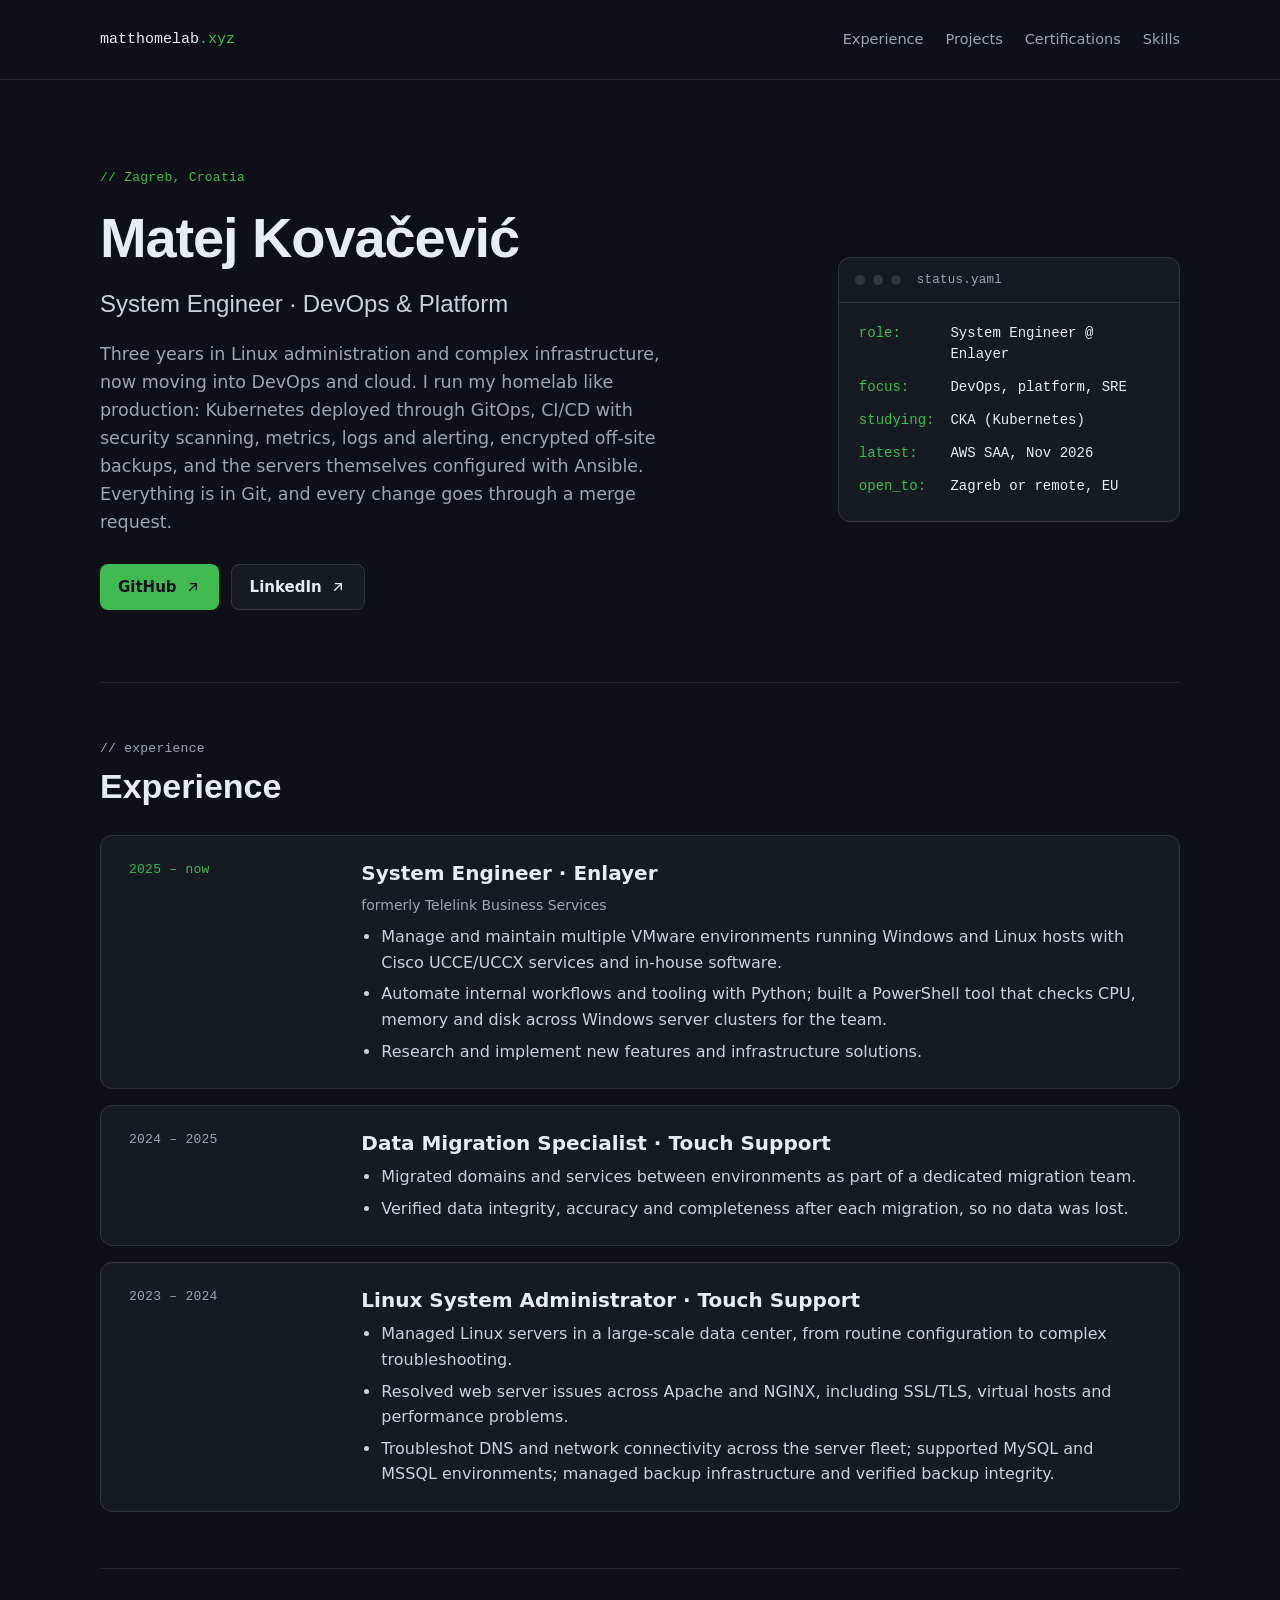
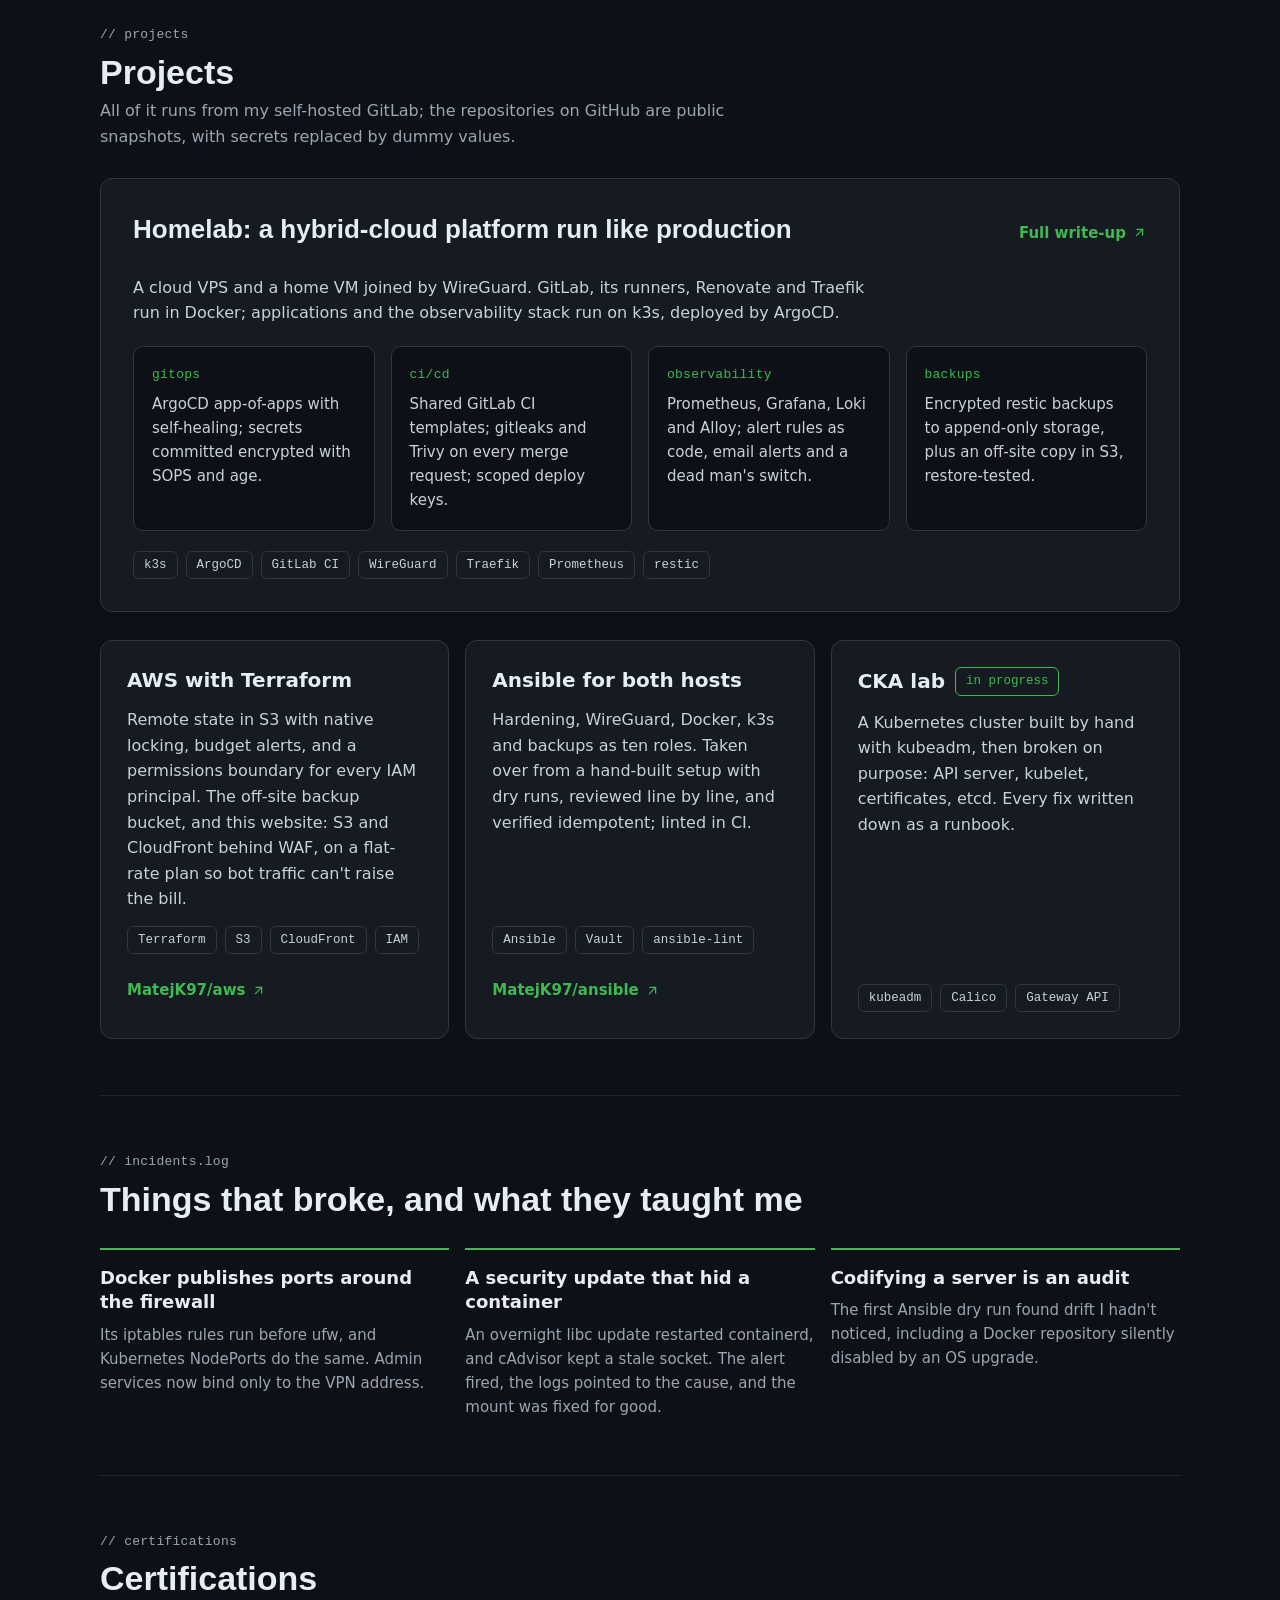
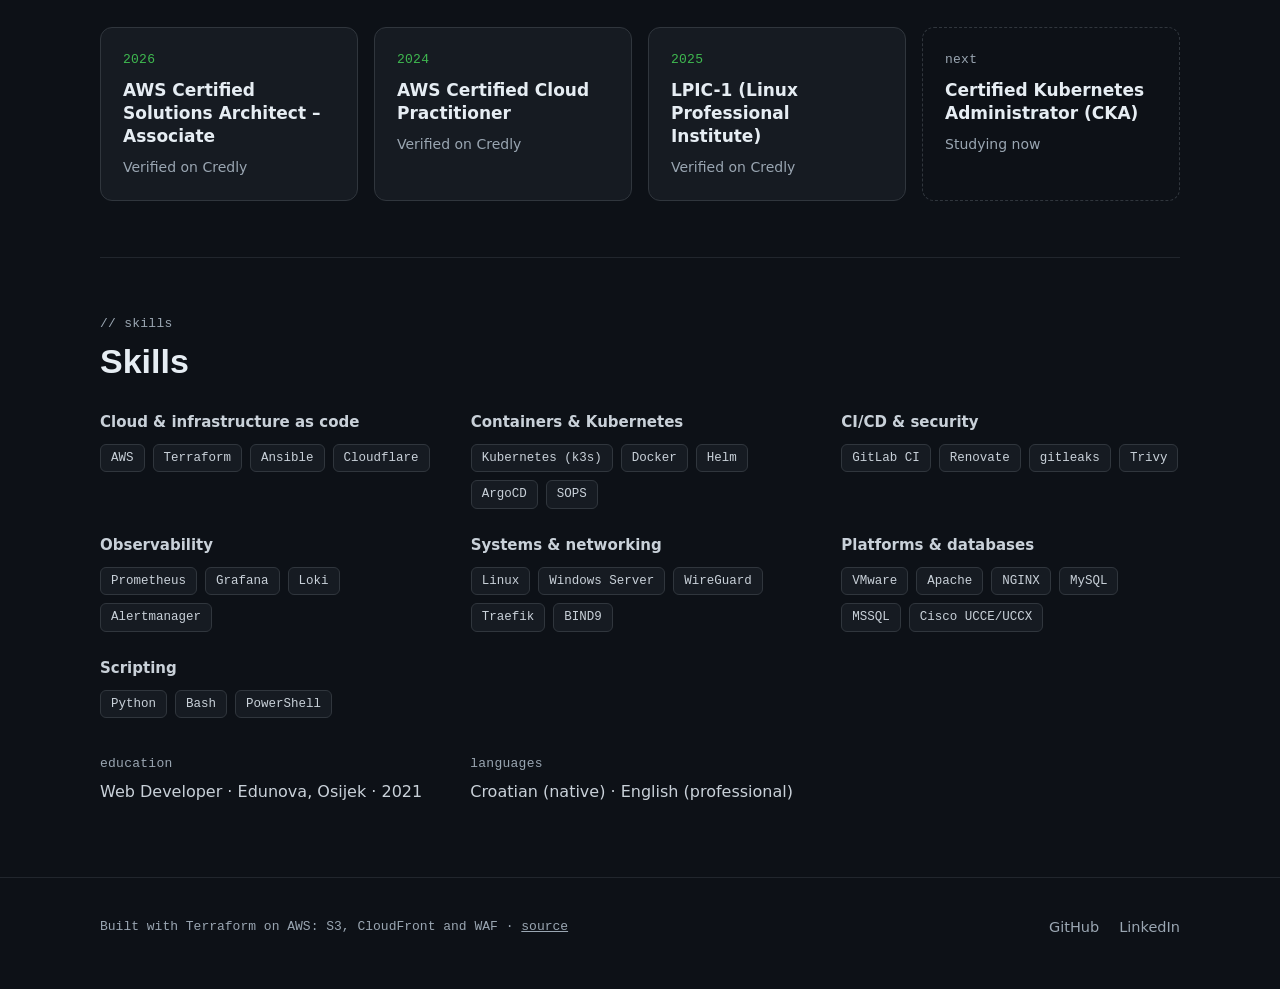
==== site/index.html @ 1526aff8 "Website stack, site and CI" ====
<!doctype html>
<html lang="en">
<head>
<meta charset="utf-8">
<meta name="viewport" content="width=device-width, initial-scale=1">
<title>Matej Kovačević · System Engineer, DevOps and Platform</title>
<meta name="description" content="System Engineer moving into DevOps and cloud: a homelab run like production with Kubernetes, GitOps, CI/CD and Terraform on AWS.">
<meta http-equiv="Content-Security-Policy" content="default-src 'self'; style-src 'self' 'unsafe-inline'; img-src 'self' data:; font-src 'self'; script-src 'self'; connect-src 'self'; base-uri 'none'; form-action 'none'">
<link rel="canonical" href="https://matthomelab.xyz/">
<meta property="og:type" content="website">
<meta property="og:title" content="Matej Kovačević · System Engineer, DevOps and Platform">
<meta property="og:description" content="System Engineer moving into DevOps and cloud: a homelab run like production with Kubernetes, GitOps, CI/CD and Terraform on AWS.">
<meta property="og:url" content="https://matthomelab.xyz/">
<meta name="theme-color" content="#0d1117">
<link rel="icon" href="/favicon.svg" type="image/svg+xml">
<link rel="preload" href="/fonts/space-grotesk-latin-700-normal.woff2" as="font" type="font/woff2" crossorigin>
<link rel="stylesheet" href="/fonts.css">
<style>
body{margin:0;background:#0d1117}
a{color:#e6edf3;text-decoration:none}
a:hover{color:#ffffff}
.tag{display:inline-block;font-family:'JetBrains Mono',ui-monospace,monospace;font-size:12.5px;line-height:1;padding:7px 10px;border:1px solid #30363d;border-radius:6px;color:#c9d1d9;background:#161b22}
.label{font-family:'JetBrains Mono',ui-monospace,monospace;font-size:13px;letter-spacing:0.02em;color:#9aa6b2;margin:0}
h1#hero-name{overflow-wrap:anywhere}
@media (max-width:600px){h1#hero-name{font-size:40px!important}section[aria-labelledby=hero-name]{padding:48px 0 56px!important}}
:focus-visible{outline:2px solid #3fb950;outline-offset:3px}
@media (prefers-reduced-motion:reduce){*{scroll-behavior:auto!important}}
html{scroll-behavior:smooth}
</style>
</head>
<body>
<div style="background: #0d1117; color: #e6edf3; font-family: Inter, system-ui, sans-serif; font-size: 16px; line-height: 1.6; min-height: 100vh">

<!-- Top bar -->
<header style="border-bottom: 1px solid #21262d">
<nav aria-label="Main" style="max-width: 1080px; margin: 0 auto; padding: 18px 24px; display: flex; flex-wrap: wrap; align-items: center; justify-content: space-between; gap: 12px">
<a href="#top" style="font-family: 'JetBrains Mono', ui-monospace, monospace; font-size: 15px; font-weight: 500; color: #e6edf3">matthomelab<span style="color: #3fb950">.xyz</span></a>
<div style="display: flex; flex-wrap: wrap; gap: 4px 22px; font-size: 14.5px">
<a href="#experience" style="color: #9aa6b2; padding: 10px 0">Experience</a>
<a href="#projects" style="color: #9aa6b2; padding: 10px 0">Projects</a>
<a href="#certifications" style="color: #9aa6b2; padding: 10px 0">Certifications</a>
<a href="#skills" style="color: #9aa6b2; padding: 10px 0">Skills</a>
</div>
</nav>
</header>

<main id="top" style="max-width: 1080px; margin: 0 auto; padding: 0 24px">

<!-- Hero -->
<section aria-labelledby="hero-name" style="padding: 88px 0 72px; display: flex; flex-wrap: wrap; gap: 48px; align-items: center">
<div style="flex: 999 1 520px; min-width: 0; display: flex; flex-direction: column; gap: 20px">
<p class="label" style="color: #3fb950">// Zagreb, Croatia</p>
<h1 id="hero-name" style="margin: 0; font-family: 'Space Grotesk', Inter, sans-serif; font-size: 56px; line-height: 1.05; font-weight: 700; letter-spacing: -0.02em">Matej Kovačević</h1>
<p style="margin: 0; font-family: 'Space Grotesk', Inter, sans-serif; font-size: 24px; line-height: 1.35; font-weight: 500; color: #c9d1d9">System Engineer · DevOps &amp; Platform</p>
<p style="margin: 0; max-width: 560px; font-size: 17.5px; color: #9aa6b2">Three years in Linux administration and complex infrastructure, now moving into DevOps and cloud. I run my homelab like production: Kubernetes deployed through GitOps, CI/CD with security scanning, metrics, logs and alerting, encrypted off-site backups, and the servers themselves configured with Ansible. Everything is in Git, and every change goes through a merge request.</p>
<div style="display: flex; flex-wrap: wrap; gap: 12px; margin-top: 8px">
<a href="https://github.com/MatejK97" style="display: inline-flex; align-items: center; gap: 8px; min-height: 44px; padding: 0 18px; border-radius: 8px; background: #3fb950; color: #0d1117; font-weight: 600; font-size: 15px">GitHub
<svg aria-hidden="true" width="16" height="16" viewBox="0 0 24 24" fill="none" stroke="currentColor" stroke-width="2" stroke-linecap="round" stroke-linejoin="round"><path d="M7 17L17 7"></path><path d="M8 7h9v9"></path></svg></a>
<a href="https://www.linkedin.com/in/matej-kovacevic-dev/" style="display: inline-flex; align-items: center; gap: 8px; min-height: 44px; padding: 0 18px; border-radius: 8px; border: 1px solid #30363d; background: #161b22; color: #e6edf3; font-weight: 600; font-size: 15px">LinkedIn
<svg aria-hidden="true" width="16" height="16" viewBox="0 0 24 24" fill="none" stroke="currentColor" stroke-width="2" stroke-linecap="round" stroke-linejoin="round"><path d="M7 17L17 7"></path><path d="M8 7h9v9"></path></svg></a>
</div>
</div>

<!-- Status card -->
<div style="flex: 1 1 340px; min-width: 0; border: 1px solid #30363d; border-radius: 12px; background: #161b22; overflow: hidden">
<div style="display: flex; align-items: center; gap: 8px; padding: 12px 16px; border-bottom: 1px solid #30363d">
<span aria-hidden="true" style="width: 10px; height: 10px; border-radius: 50%; background: #30363d"></span>
<span aria-hidden="true" style="width: 10px; height: 10px; border-radius: 50%; background: #30363d"></span>
<span aria-hidden="true" style="width: 10px; height: 10px; border-radius: 50%; background: #30363d"></span>
<span class="label" style="margin-left: 8px; font-size: 12.5px">status.yaml</span>
</div>
<dl style="margin: 0; padding: 20px 20px 24px; font-family: 'JetBrains Mono', ui-monospace, monospace; font-size: 14px; line-height: 1.5; display: grid; grid-template-columns: max-content minmax(0, 1fr); gap: 12px 16px">
<dt style="color: #3fb950">role:</dt><dd style="margin: 0; color: #e6edf3">System Engineer @ Enlayer</dd>
<dt style="color: #3fb950">focus:</dt><dd style="margin: 0; color: #e6edf3">DevOps, platform, SRE</dd>
<dt style="color: #3fb950">studying:</dt><dd style="margin: 0; color: #e6edf3">CKA (Kubernetes)</dd>
<dt style="color: #3fb950">latest:</dt><dd style="margin: 0; color: #e6edf3">AWS SAA, Nov 2026</dd>
<dt style="color: #3fb950">open_to:</dt><dd style="margin: 0; color: #e6edf3">Zagreb or remote, EU</dd>
</dl>
</div>
</section>

<!-- Experience -->
<section id="experience" aria-labelledby="exp-h" style="padding: 56px 0; border-top: 1px solid #21262d; display: flex; flex-direction: column; gap: 28px">
<div style="display: flex; flex-direction: column; gap: 6px">
<p class="label">// experience</p>
<h2 id="exp-h" style="margin: 0; font-family: 'Space Grotesk', Inter, sans-serif; font-size: 34px; line-height: 1.2; font-weight: 600">Experience</h2>
</div>
<div style="display: flex; flex-direction: column; gap: 16px">
<article style="border: 1px solid #30363d; border-radius: 12px; background: #161b22; padding: 24px 28px; display: flex; flex-wrap: wrap; gap: 8px 32px">
<div style="flex: 1 1 200px; min-width: 0">
<p class="label" style="color: #3fb950">2025 – now</p>
</div>
<div style="flex: 999 1 480px; min-width: 0; display: flex; flex-direction: column; gap: 8px">
<h3 style="margin: 0; font-size: 20px; line-height: 1.3; font-weight: 600">System Engineer · Enlayer</h3>
<p style="margin: 0; font-size: 14px; color: #9aa6b2">formerly Telelink Business Services</p>
<ul style="margin: 0; padding-left: 20px; color: #c9d1d9; display: flex; flex-direction: column; gap: 6px">
<li>Manage and maintain multiple VMware environments running Windows and Linux hosts with Cisco UCCE/UCCX services and in-house software.</li>
<li>Automate internal workflows and tooling with Python; built a PowerShell tool that checks CPU, memory and disk across Windows server clusters for the team.</li>
<li>Research and implement new features and infrastructure solutions.</li>
</ul>
</div>
</article>
<article style="border: 1px solid #30363d; border-radius: 12px; background: #161b22; padding: 24px 28px; display: flex; flex-wrap: wrap; gap: 8px 32px">
<div style="flex: 1 1 200px; min-width: 0">
<p class="label">2024 – 2025</p>
</div>
<div style="flex: 999 1 480px; min-width: 0; display: flex; flex-direction: column; gap: 8px">
<h3 style="margin: 0; font-size: 20px; line-height: 1.3; font-weight: 600">Data Migration Specialist · Touch Support</h3>
<ul style="margin: 0; padding-left: 20px; color: #c9d1d9; display: flex; flex-direction: column; gap: 6px">
<li>Migrated domains and services between environments as part of a dedicated migration team.</li>
<li>Verified data integrity, accuracy and completeness after each migration, so no data was lost.</li>
</ul>
</div>
</article>
<article style="border: 1px solid #30363d; border-radius: 12px; background: #161b22; padding: 24px 28px; display: flex; flex-wrap: wrap; gap: 8px 32px">
<div style="flex: 1 1 200px; min-width: 0">
<p class="label">2023 – 2024</p>
</div>
<div style="flex: 999 1 480px; min-width: 0; display: flex; flex-direction: column; gap: 8px">
<h3 style="margin: 0; font-size: 20px; line-height: 1.3; font-weight: 600">Linux System Administrator · Touch Support</h3>
<ul style="margin: 0; padding-left: 20px; color: #c9d1d9; display: flex; flex-direction: column; gap: 6px">
<li>Managed Linux servers in a large-scale data center, from routine configuration to complex troubleshooting.</li>
<li>Resolved web server issues across Apache and NGINX, including SSL/TLS, virtual hosts and performance problems.</li>
<li>Troubleshot DNS and network connectivity across the server fleet; supported MySQL and MSSQL environments; managed backup infrastructure and verified backup integrity.</li>
</ul>
</div>
</article>
</div>
</section>

<!-- Projects -->
<section id="projects" aria-labelledby="proj-h" style="padding: 56px 0; border-top: 1px solid #21262d; display: flex; flex-direction: column; gap: 28px">
<div style="display: flex; flex-direction: column; gap: 6px">
<p class="label">// projects</p>
<h2 id="proj-h" style="margin: 0; font-family: 'Space Grotesk', Inter, sans-serif; font-size: 34px; line-height: 1.2; font-weight: 600">Projects</h2>
<p style="margin: 0; max-width: 640px; color: #9aa6b2">All of it runs from my self-hosted GitLab; the repositories on GitHub are public snapshots, with secrets replaced by dummy values.</p>
</div>

<!-- Featured: homelab -->
<article style="border: 1px solid #30363d; border-radius: 12px; background: #161b22; padding: 32px; display: flex; flex-direction: column; gap: 20px">
<div style="display: flex; flex-wrap: wrap; justify-content: space-between; align-items: baseline; gap: 8px 24px">
<h3 style="margin: 0; font-family: 'Space Grotesk', Inter, sans-serif; font-size: 26px; line-height: 1.25; font-weight: 600">Homelab: a hybrid-cloud platform run like production</h3>
<a href="https://github.com/MatejK97/homelab" style="display: inline-flex; align-items: center; gap: 6px; min-height: 44px; color: #3fb950; font-weight: 600; font-size: 15px">Full write-up
<svg aria-hidden="true" width="15" height="15" viewBox="0 0 24 24" fill="none" stroke="currentColor" stroke-width="2" stroke-linecap="round" stroke-linejoin="round"><path d="M7 17L17 7"></path><path d="M8 7h9v9"></path></svg></a>
</div>
<p style="margin: 0; max-width: 760px; color: #c9d1d9">A cloud VPS and a home VM joined by WireGuard. GitLab, its runners, Renovate and Traefik run in Docker; applications and the observability stack run on k3s, deployed by ArgoCD.</p>
<div style="display: grid; grid-template-columns: repeat(auto-fit, minmax(240px, 1fr)); gap: 16px">
<div style="border: 1px solid #30363d; border-radius: 10px; padding: 18px; background: #0d1117; display: flex; flex-direction: column; gap: 6px">
<p class="label" style="color: #3fb950">gitops</p>
<p style="margin: 0; font-size: 15px; color: #c9d1d9">ArgoCD app-of-apps with self-healing; secrets committed encrypted with SOPS and age.</p>
</div>
<div style="border: 1px solid #30363d; border-radius: 10px; padding: 18px; background: #0d1117; display: flex; flex-direction: column; gap: 6px">
<p class="label" style="color: #3fb950">ci/cd</p>
<p style="margin: 0; font-size: 15px; color: #c9d1d9">Shared GitLab CI templates; gitleaks and Trivy on every merge request; scoped deploy keys.</p>
</div>
<div style="border: 1px solid #30363d; border-radius: 10px; padding: 18px; background: #0d1117; display: flex; flex-direction: column; gap: 6px">
<p class="label" style="color: #3fb950">observability</p>
<p style="margin: 0; font-size: 15px; color: #c9d1d9">Prometheus, Grafana, Loki and Alloy; alert rules as code, email alerts and a dead man's switch.</p>
</div>
<div style="border: 1px solid #30363d; border-radius: 10px; padding: 18px; background: #0d1117; display: flex; flex-direction: column; gap: 6px">
<p class="label" style="color: #3fb950">backups</p>
<p style="margin: 0; font-size: 15px; color: #c9d1d9">Encrypted restic backups to append-only storage, plus an off-site copy in S3, restore-tested.</p>
</div>
</div>
<div style="display: flex; flex-wrap: wrap; gap: 8px">
<span class="tag">k3s</span><span class="tag">ArgoCD</span><span class="tag">GitLab CI</span><span class="tag">WireGuard</span><span class="tag">Traefik</span><span class="tag">Prometheus</span><span class="tag">restic</span>
</div>
</article>

<div style="display: grid; grid-template-columns: repeat(auto-fit, minmax(300px, 1fr)); gap: 16px">
<article style="border: 1px solid #30363d; border-radius: 12px; background: #161b22; padding: 26px; display: flex; flex-direction: column; gap: 14px">
<h3 style="margin: 0; font-size: 20px; line-height: 1.3; font-weight: 600">AWS with Terraform</h3>
<p style="margin: 0; flex-grow: 1; color: #c9d1d9">Remote state in S3 with native locking, budget alerts, and a permissions boundary for every IAM principal. The off-site backup bucket, and this website: S3 and CloudFront behind WAF, on a flat-rate plan so bot traffic can't raise the bill.</p>
<div style="display: flex; flex-wrap: wrap; gap: 8px"><span class="tag">Terraform</span><span class="tag">S3</span><span class="tag">CloudFront</span><span class="tag">IAM</span></div>
<a href="https://github.com/MatejK97/aws" style="display: inline-flex; align-items: center; gap: 6px; min-height: 44px; color: #3fb950; font-weight: 600; font-size: 15px">MatejK97/aws
<svg aria-hidden="true" width="15" height="15" viewBox="0 0 24 24" fill="none" stroke="currentColor" stroke-width="2" stroke-linecap="round" stroke-linejoin="round"><path d="M7 17L17 7"></path><path d="M8 7h9v9"></path></svg></a>
</article>
<article style="border: 1px solid #30363d; border-radius: 12px; background: #161b22; padding: 26px; display: flex; flex-direction: column; gap: 14px">
<h3 style="margin: 0; font-size: 20px; line-height: 1.3; font-weight: 600">Ansible for both hosts</h3>
<p style="margin: 0; flex-grow: 1; color: #c9d1d9">Hardening, WireGuard, Docker, k3s and backups as ten roles. Taken over from a hand-built setup with dry runs, reviewed line by line, and verified idempotent; linted in CI.</p>
<div style="display: flex; flex-wrap: wrap; gap: 8px"><span class="tag">Ansible</span><span class="tag">Vault</span><span class="tag">ansible-lint</span></div>
<a href="https://github.com/MatejK97/ansible" style="display: inline-flex; align-items: center; gap: 6px; min-height: 44px; color: #3fb950; font-weight: 600; font-size: 15px">MatejK97/ansible
<svg aria-hidden="true" width="15" height="15" viewBox="0 0 24 24" fill="none" stroke="currentColor" stroke-width="2" stroke-linecap="round" stroke-linejoin="round"><path d="M7 17L17 7"></path><path d="M8 7h9v9"></path></svg></a>
</article>
<article style="border: 1px solid #30363d; border-radius: 12px; background: #161b22; padding: 26px; display: flex; flex-direction: column; gap: 14px">
<div style="display: flex; flex-wrap: wrap; align-items: center; gap: 10px">
<h3 style="margin: 0; font-size: 20px; line-height: 1.3; font-weight: 600">CKA lab</h3>
<span class="tag" style="color: #3fb950; border-color: #3fb950">in progress</span>
</div>
<p style="margin: 0; flex-grow: 1; color: #c9d1d9">A Kubernetes cluster built by hand with kubeadm, then broken on purpose: API server, kubelet, certificates, etcd. Every fix written down as a runbook.</p>
<div style="display: flex; flex-wrap: wrap; gap: 8px"><span class="tag">kubeadm</span><span class="tag">Calico</span><span class="tag">Gateway API</span></div>
</article>
</div>
</section>

<!-- Lessons -->
<section aria-labelledby="lessons-h" style="padding: 56px 0; border-top: 1px solid #21262d; display: flex; flex-direction: column; gap: 28px">
<div style="display: flex; flex-direction: column; gap: 6px">
<p class="label">// incidents.log</p>
<h2 id="lessons-h" style="margin: 0; font-family: 'Space Grotesk', Inter, sans-serif; font-size: 34px; line-height: 1.2; font-weight: 600">Things that broke, and what they taught me</h2>
</div>
<div style="display: grid; grid-template-columns: repeat(auto-fit, minmax(300px, 1fr)); gap: 16px">
<article style="border-top: 2px solid #3fb950; padding-top: 16px; display: flex; flex-direction: column; gap: 8px">
<h3 style="margin: 0; font-size: 18px; line-height: 1.35; font-weight: 600">Docker publishes ports around the firewall</h3>
<p style="margin: 0; font-size: 15px; color: #9aa6b2">Its iptables rules run before ufw, and Kubernetes NodePorts do the same. Admin services now bind only to the VPN address.</p>
</article>
<article style="border-top: 2px solid #3fb950; padding-top: 16px; display: flex; flex-direction: column; gap: 8px">
<h3 style="margin: 0; font-size: 18px; line-height: 1.35; font-weight: 600">A security update that hid a container</h3>
<p style="margin: 0; font-size: 15px; color: #9aa6b2">An overnight libc update restarted containerd, and cAdvisor kept a stale socket. The alert fired, the logs pointed to the cause, and the mount was fixed for good.</p>
</article>
<article style="border-top: 2px solid #3fb950; padding-top: 16px; display: flex; flex-direction: column; gap: 8px">
<h3 style="margin: 0; font-size: 18px; line-height: 1.35; font-weight: 600">Codifying a server is an audit</h3>
<p style="margin: 0; font-size: 15px; color: #9aa6b2">The first Ansible dry run found drift I hadn't noticed, including a Docker repository silently disabled by an OS upgrade.</p>
</article>
</div>
</section>

<!-- Certifications -->
<section id="certifications" aria-labelledby="cert-h" style="padding: 56px 0; border-top: 1px solid #21262d; display: flex; flex-direction: column; gap: 28px">
<div style="display: flex; flex-direction: column; gap: 6px">
<p class="label">// certifications</p>
<h2 id="cert-h" style="margin: 0; font-family: 'Space Grotesk', Inter, sans-serif; font-size: 34px; line-height: 1.2; font-weight: 600">Certifications</h2>
</div>
<ul style="margin: 0; padding: 0; list-style: none; display: grid; grid-template-columns: repeat(auto-fit, minmax(230px, 1fr)); gap: 16px">
<li style="border: 1px solid #30363d; border-radius: 12px; background: #161b22; padding: 22px; display: flex; flex-direction: column; gap: 8px">
<p class="label" style="color: #3fb950">2026</p>
<a href="https://www.credly.com/badges/99ed28a7-5058-4d3f-aad8-4e5db7ffb5ad/public_url" style="font-weight: 600; font-size: 17px; line-height: 1.35">AWS Certified Solutions Architect – Associate</a>
<p style="margin: 0; font-size: 14px; color: #9aa6b2">Verified on Credly</p>
</li>
<li style="border: 1px solid #30363d; border-radius: 12px; background: #161b22; padding: 22px; display: flex; flex-direction: column; gap: 8px">
<p class="label" style="color: #3fb950">2024</p>
<a href="https://www.credly.com/badges/961d38e7-ac95-4888-8016-b921b3c1dec1/public_url" style="font-weight: 600; font-size: 17px; line-height: 1.35">AWS Certified Cloud Practitioner</a>
<p style="margin: 0; font-size: 14px; color: #9aa6b2">Verified on Credly</p>
</li>
<li style="border: 1px solid #30363d; border-radius: 12px; background: #161b22; padding: 22px; display: flex; flex-direction: column; gap: 8px">
<p class="label" style="color: #3fb950">2025</p>
<a href="https://www.credly.com/badges/af02df32-bbcf-48b7-a43a-b6c7eb931ec6/public_url" style="font-weight: 600; font-size: 17px; line-height: 1.35">LPIC-1 (Linux Professional Institute)</a>
<p style="margin: 0; font-size: 14px; color: #9aa6b2">Verified on Credly</p>
</li>
<li style="border: 1px dashed #30363d; border-radius: 12px; padding: 22px; display: flex; flex-direction: column; gap: 8px">
<p class="label">next</p>
<p style="margin: 0; font-weight: 600; font-size: 17px; line-height: 1.35">Certified Kubernetes Administrator (CKA)</p>
<p style="margin: 0; font-size: 14px; color: #9aa6b2">Studying now</p>
</li>
</ul>
</section>

<!-- Skills -->
<section id="skills" aria-labelledby="skills-h" style="padding: 56px 0 72px; border-top: 1px solid #21262d; display: flex; flex-direction: column; gap: 28px">
<div style="display: flex; flex-direction: column; gap: 6px">
<p class="label">// skills</p>
<h2 id="skills-h" style="margin: 0; font-family: 'Space Grotesk', Inter, sans-serif; font-size: 34px; line-height: 1.2; font-weight: 600">Skills</h2>
</div>
<div style="display: grid; grid-template-columns: repeat(auto-fit, minmax(300px, 1fr)); gap: 24px 32px">
<div style="display: flex; flex-direction: column; gap: 10px">
<h3 style="margin: 0; font-size: 15px; font-weight: 600; color: #c9d1d9">Cloud &amp; infrastructure as code</h3>
<div style="display: flex; flex-wrap: wrap; gap: 8px"><span class="tag">AWS</span><span class="tag">Terraform</span><span class="tag">Ansible</span><span class="tag">Cloudflare</span></div>
</div>
<div style="display: flex; flex-direction: column; gap: 10px">
<h3 style="margin: 0; font-size: 15px; font-weight: 600; color: #c9d1d9">Containers &amp; Kubernetes</h3>
<div style="display: flex; flex-wrap: wrap; gap: 8px"><span class="tag">Kubernetes (k3s)</span><span class="tag">Docker</span><span class="tag">Helm</span><span class="tag">ArgoCD</span><span class="tag">SOPS</span></div>
</div>
<div style="display: flex; flex-direction: column; gap: 10px">
<h3 style="margin: 0; font-size: 15px; font-weight: 600; color: #c9d1d9">CI/CD &amp; security</h3>
<div style="display: flex; flex-wrap: wrap; gap: 8px"><span class="tag">GitLab CI</span><span class="tag">Renovate</span><span class="tag">gitleaks</span><span class="tag">Trivy</span></div>
</div>
<div style="display: flex; flex-direction: column; gap: 10px">
<h3 style="margin: 0; font-size: 15px; font-weight: 600; color: #c9d1d9">Observability</h3>
<div style="display: flex; flex-wrap: wrap; gap: 8px"><span class="tag">Prometheus</span><span class="tag">Grafana</span><span class="tag">Loki</span><span class="tag">Alertmanager</span></div>
</div>
<div style="display: flex; flex-direction: column; gap: 10px">
<h3 style="margin: 0; font-size: 15px; font-weight: 600; color: #c9d1d9">Systems &amp; networking</h3>
<div style="display: flex; flex-wrap: wrap; gap: 8px"><span class="tag">Linux</span><span class="tag">Windows Server</span><span class="tag">WireGuard</span><span class="tag">Traefik</span><span class="tag">BIND9</span></div>
</div>
<div style="display: flex; flex-direction: column; gap: 10px">
<h3 style="margin: 0; font-size: 15px; font-weight: 600; color: #c9d1d9">Platforms &amp; databases</h3>
<div style="display: flex; flex-wrap: wrap; gap: 8px"><span class="tag">VMware</span><span class="tag">Apache</span><span class="tag">NGINX</span><span class="tag">MySQL</span><span class="tag">MSSQL</span><span class="tag">Cisco UCCE/UCCX</span></div>
</div>
<div style="display: flex; flex-direction: column; gap: 10px">
<h3 style="margin: 0; font-size: 15px; font-weight: 600; color: #c9d1d9">Scripting</h3>
<div style="display: flex; flex-wrap: wrap; gap: 8px"><span class="tag">Python</span><span class="tag">Bash</span><span class="tag">PowerShell</span></div>
</div>
</div>
<div style="display: flex; flex-wrap: wrap; gap: 16px 48px; padding-top: 8px">
<div style="display: flex; flex-direction: column; gap: 4px">
<p class="label">education</p>
<p style="margin: 0; color: #c9d1d9">Web Developer · Edunova, Osijek · 2021</p>
</div>
<div style="display: flex; flex-direction: column; gap: 4px">
<p class="label">languages</p>
<p style="margin: 0; color: #c9d1d9">Croatian (native) · English (professional)</p>
</div>
</div>
</section>
</main>

<!-- Footer -->
<footer style="border-top: 1px solid #21262d">
<div style="max-width: 1080px; margin: 0 auto; padding: 28px 24px 40px; display: flex; flex-wrap: wrap; justify-content: space-between; align-items: center; gap: 16px">
<p style="margin: 0; font-family: 'JetBrains Mono', ui-monospace, monospace; font-size: 13px; color: #9aa6b2">Built with Terraform on AWS: S3, CloudFront and WAF · <a href="https://github.com/MatejK97/aws" style="color: #9aa6b2; text-decoration: underline">source</a></p>
<div style="display: flex; flex-wrap: wrap; gap: 4px 20px; font-size: 14.5px">
<a href="https://github.com/MatejK97" style="color: #9aa6b2; padding: 10px 0">GitHub</a>
<a href="https://www.linkedin.com/in/matej-kovacevic-dev/" style="color: #9aa6b2; padding: 10px 0">LinkedIn</a>
</div>
</div>
</footer>
</div>
</body>
</html>
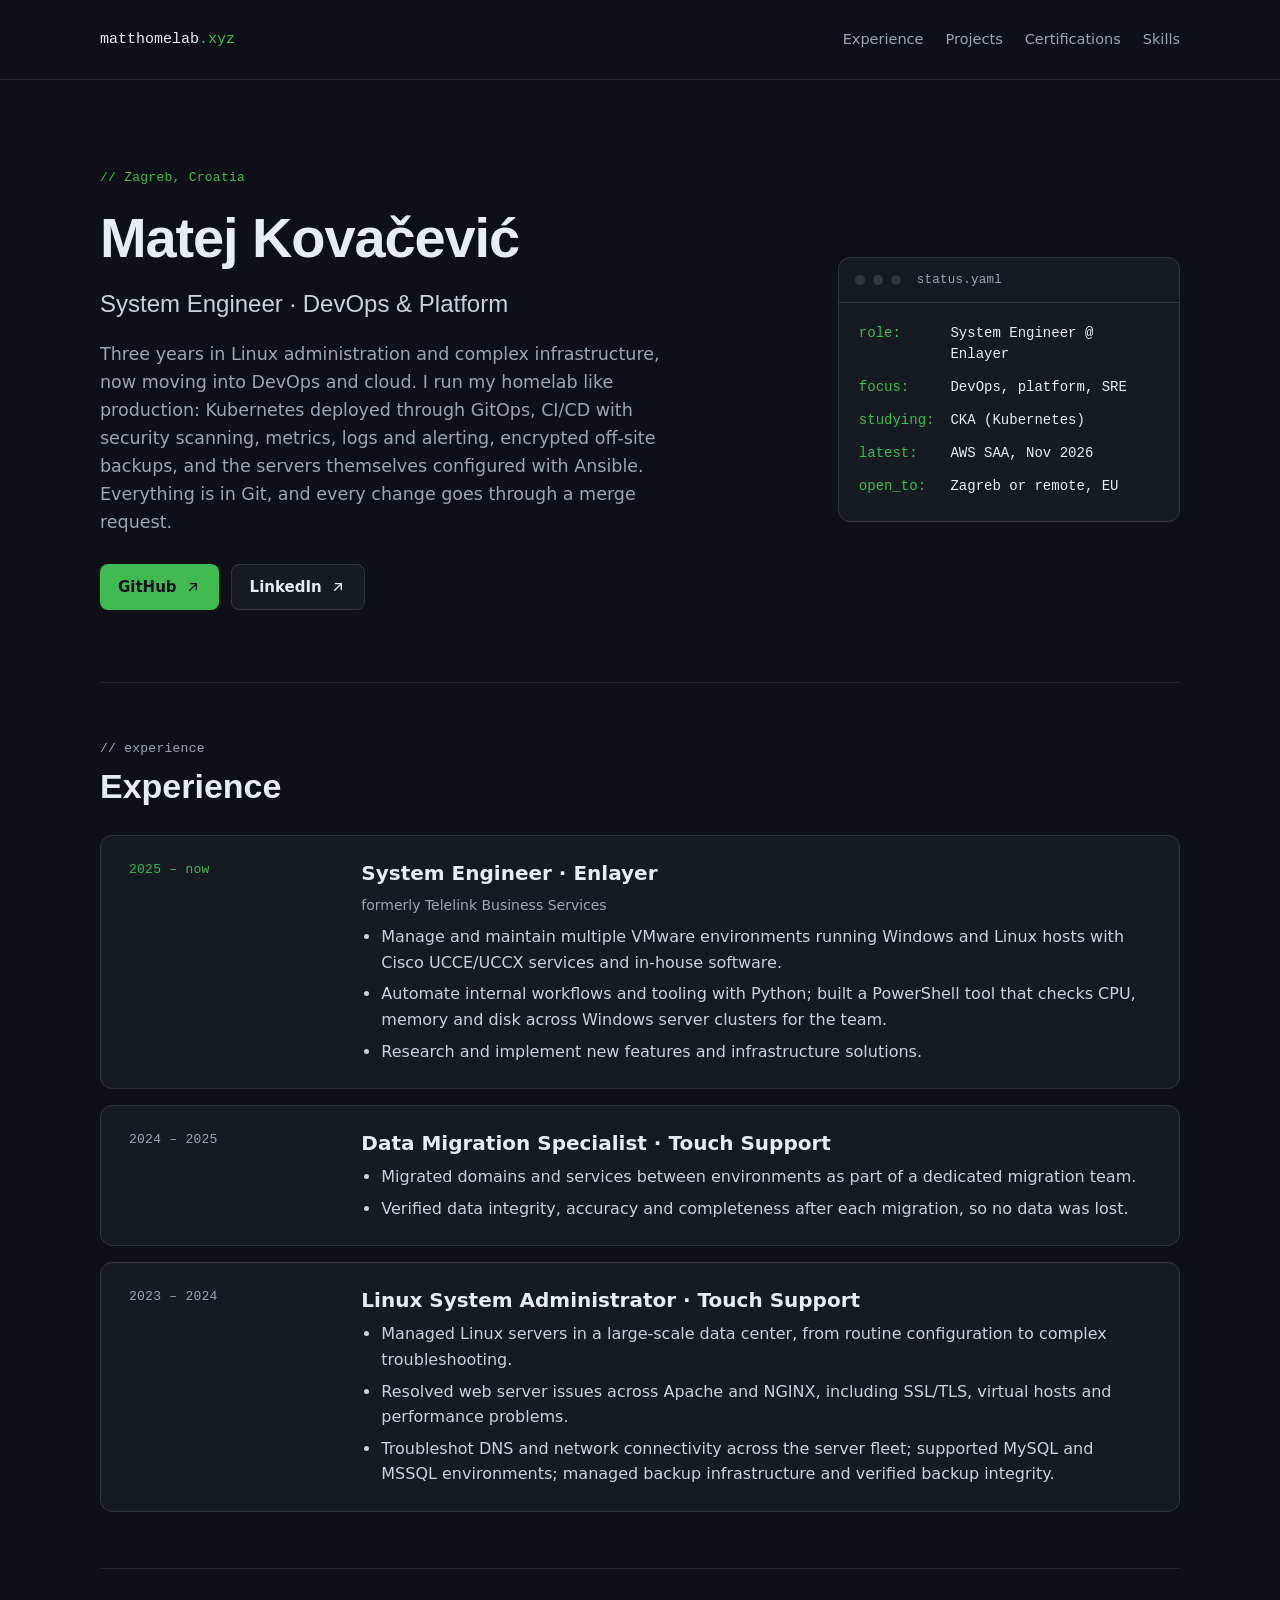
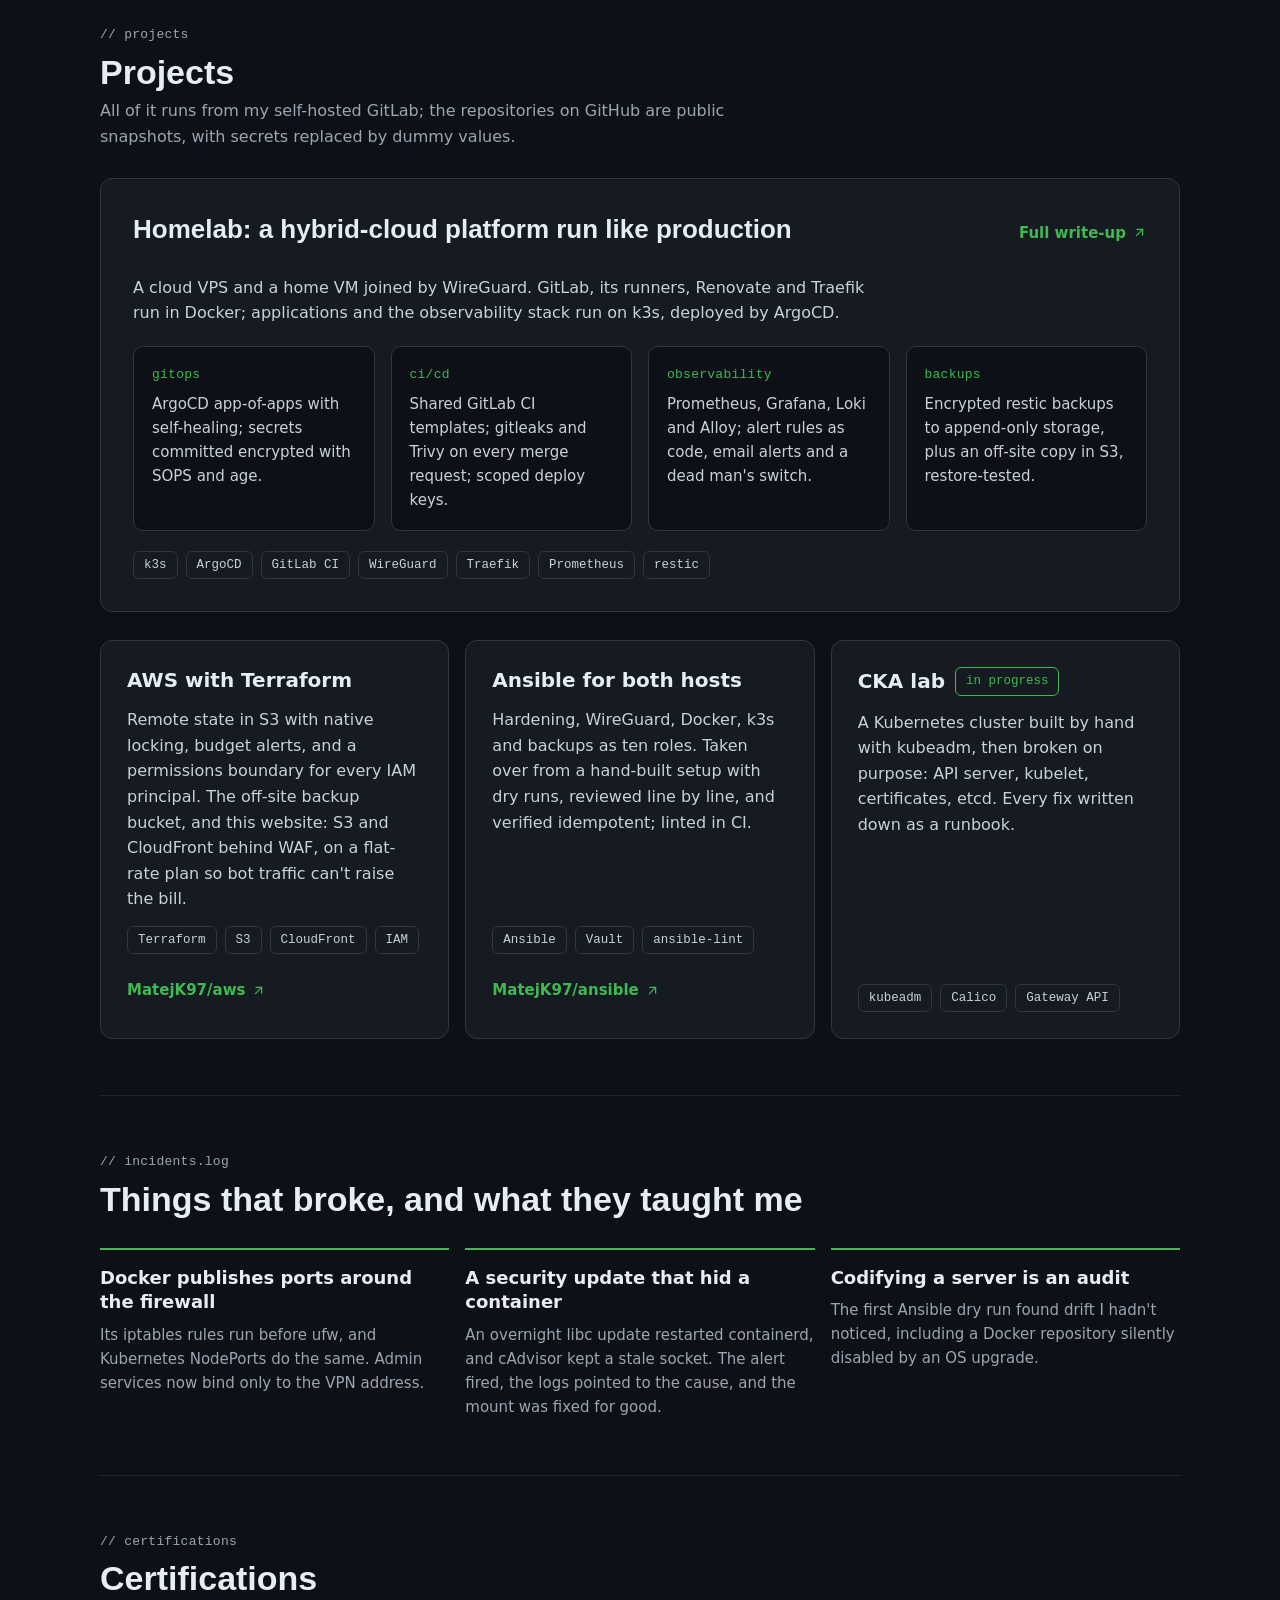
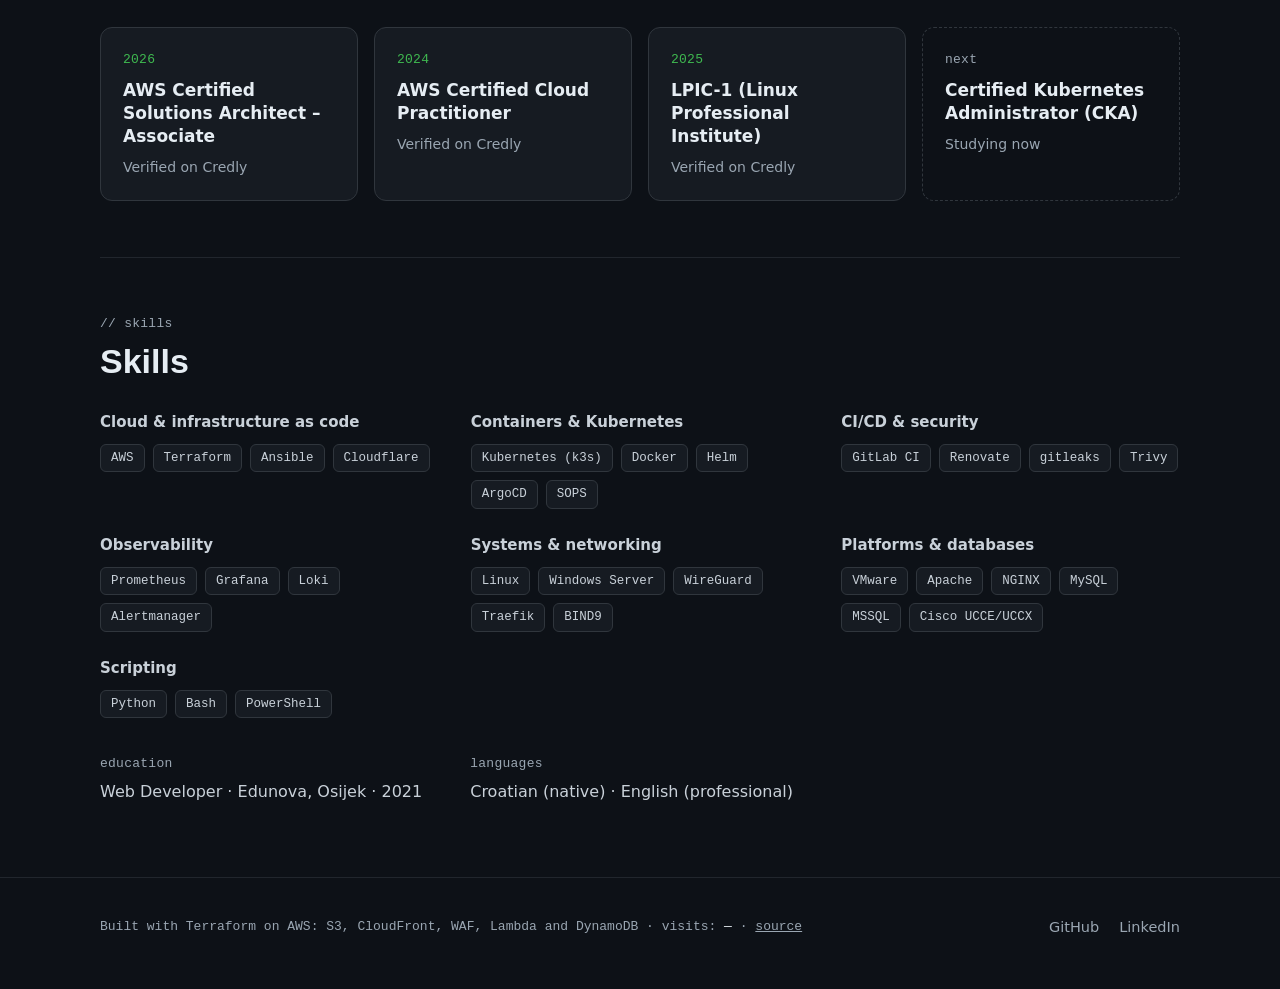
==== commit 98163ead: "Visitor counter, links open in a new tab" ====
--- a/site/index.html
+++ b/site/index.html
@@ -15,6 +15,7 @@
 <link rel="icon" href="/favicon.svg" type="image/svg+xml">
 <link rel="preload" href="/fonts/space-grotesk-latin-700-normal.woff2" as="font" type="font/woff2" crossorigin>
 <link rel="stylesheet" href="/fonts.css">
+<script src="/counter.js" defer></script>
 <style>
 body{margin:0;background:#0d1117}
 a{color:#e6edf3;text-decoration:none}
@@ -54,9 +55,9 @@
 <p style="margin: 0; font-family: 'Space Grotesk', Inter, sans-serif; font-size: 24px; line-height: 1.35; font-weight: 500; color: #c9d1d9">System Engineer · DevOps &amp; Platform</p>
 <p style="margin: 0; max-width: 560px; font-size: 17.5px; color: #9aa6b2">Three years in Linux administration and complex infrastructure, now moving into DevOps and cloud. I run my homelab like production: Kubernetes deployed through GitOps, CI/CD with security scanning, metrics, logs and alerting, encrypted off-site backups, and the servers themselves configured with Ansible. Everything is in Git, and every change goes through a merge request.</p>
 <div style="display: flex; flex-wrap: wrap; gap: 12px; margin-top: 8px">
-<a href="https://github.com/MatejK97" style="display: inline-flex; align-items: center; gap: 8px; min-height: 44px; padding: 0 18px; border-radius: 8px; background: #3fb950; color: #0d1117; font-weight: 600; font-size: 15px">GitHub
+<a href="https://github.com/MatejK97" style="display: inline-flex; align-items: center; gap: 8px; min-height: 44px; padding: 0 18px; border-radius: 8px; background: #3fb950; color: #0d1117; font-weight: 600; font-size: 15px" target="_blank" rel="noopener noreferrer">GitHub
 <svg aria-hidden="true" width="16" height="16" viewBox="0 0 24 24" fill="none" stroke="currentColor" stroke-width="2" stroke-linecap="round" stroke-linejoin="round"><path d="M7 17L17 7"></path><path d="M8 7h9v9"></path></svg></a>
-<a href="https://www.linkedin.com/in/matej-kovacevic-dev/" style="display: inline-flex; align-items: center; gap: 8px; min-height: 44px; padding: 0 18px; border-radius: 8px; border: 1px solid #30363d; background: #161b22; color: #e6edf3; font-weight: 600; font-size: 15px">LinkedIn
+<a href="https://www.linkedin.com/in/matej-kovacevic-dev/" style="display: inline-flex; align-items: center; gap: 8px; min-height: 44px; padding: 0 18px; border-radius: 8px; border: 1px solid #30363d; background: #161b22; color: #e6edf3; font-weight: 600; font-size: 15px" target="_blank" rel="noopener noreferrer">LinkedIn
 <svg aria-hidden="true" width="16" height="16" viewBox="0 0 24 24" fill="none" stroke="currentColor" stroke-width="2" stroke-linecap="round" stroke-linejoin="round"><path d="M7 17L17 7"></path><path d="M8 7h9v9"></path></svg></a>
 </div>
 </div>
@@ -140,7 +141,7 @@
 <article style="border: 1px solid #30363d; border-radius: 12px; background: #161b22; padding: 32px; display: flex; flex-direction: column; gap: 20px">
 <div style="display: flex; flex-wrap: wrap; justify-content: space-between; align-items: baseline; gap: 8px 24px">
 <h3 style="margin: 0; font-family: 'Space Grotesk', Inter, sans-serif; font-size: 26px; line-height: 1.25; font-weight: 600">Homelab: a hybrid-cloud platform run like production</h3>
-<a href="https://github.com/MatejK97/homelab" style="display: inline-flex; align-items: center; gap: 6px; min-height: 44px; color: #3fb950; font-weight: 600; font-size: 15px">Full write-up
+<a href="https://github.com/MatejK97/homelab" style="display: inline-flex; align-items: center; gap: 6px; min-height: 44px; color: #3fb950; font-weight: 600; font-size: 15px" target="_blank" rel="noopener noreferrer">Full write-up
 <svg aria-hidden="true" width="15" height="15" viewBox="0 0 24 24" fill="none" stroke="currentColor" stroke-width="2" stroke-linecap="round" stroke-linejoin="round"><path d="M7 17L17 7"></path><path d="M8 7h9v9"></path></svg></a>
 </div>
 <p style="margin: 0; max-width: 760px; color: #c9d1d9">A cloud VPS and a home VM joined by WireGuard. GitLab, its runners, Renovate and Traefik run in Docker; applications and the observability stack run on k3s, deployed by ArgoCD.</p>
@@ -172,14 +173,14 @@
 <h3 style="margin: 0; font-size: 20px; line-height: 1.3; font-weight: 600">AWS with Terraform</h3>
 <p style="margin: 0; flex-grow: 1; color: #c9d1d9">Remote state in S3 with native locking, budget alerts, and a permissions boundary for every IAM principal. The off-site backup bucket, and this website: S3 and CloudFront behind WAF, on a flat-rate plan so bot traffic can't raise the bill.</p>
 <div style="display: flex; flex-wrap: wrap; gap: 8px"><span class="tag">Terraform</span><span class="tag">S3</span><span class="tag">CloudFront</span><span class="tag">IAM</span></div>
-<a href="https://github.com/MatejK97/aws" style="display: inline-flex; align-items: center; gap: 6px; min-height: 44px; color: #3fb950; font-weight: 600; font-size: 15px">MatejK97/aws
+<a href="https://github.com/MatejK97/aws" style="display: inline-flex; align-items: center; gap: 6px; min-height: 44px; color: #3fb950; font-weight: 600; font-size: 15px" target="_blank" rel="noopener noreferrer">MatejK97/aws
 <svg aria-hidden="true" width="15" height="15" viewBox="0 0 24 24" fill="none" stroke="currentColor" stroke-width="2" stroke-linecap="round" stroke-linejoin="round"><path d="M7 17L17 7"></path><path d="M8 7h9v9"></path></svg></a>
 </article>
 <article style="border: 1px solid #30363d; border-radius: 12px; background: #161b22; padding: 26px; display: flex; flex-direction: column; gap: 14px">
 <h3 style="margin: 0; font-size: 20px; line-height: 1.3; font-weight: 600">Ansible for both hosts</h3>
 <p style="margin: 0; flex-grow: 1; color: #c9d1d9">Hardening, WireGuard, Docker, k3s and backups as ten roles. Taken over from a hand-built setup with dry runs, reviewed line by line, and verified idempotent; linted in CI.</p>
 <div style="display: flex; flex-wrap: wrap; gap: 8px"><span class="tag">Ansible</span><span class="tag">Vault</span><span class="tag">ansible-lint</span></div>
-<a href="https://github.com/MatejK97/ansible" style="display: inline-flex; align-items: center; gap: 6px; min-height: 44px; color: #3fb950; font-weight: 600; font-size: 15px">MatejK97/ansible
+<a href="https://github.com/MatejK97/ansible" style="display: inline-flex; align-items: center; gap: 6px; min-height: 44px; color: #3fb950; font-weight: 600; font-size: 15px" target="_blank" rel="noopener noreferrer">MatejK97/ansible
 <svg aria-hidden="true" width="15" height="15" viewBox="0 0 24 24" fill="none" stroke="currentColor" stroke-width="2" stroke-linecap="round" stroke-linejoin="round"><path d="M7 17L17 7"></path><path d="M8 7h9v9"></path></svg></a>
 </article>
 <article style="border: 1px solid #30363d; border-radius: 12px; background: #161b22; padding: 26px; display: flex; flex-direction: column; gap: 14px">
@@ -224,17 +225,17 @@
 <ul style="margin: 0; padding: 0; list-style: none; display: grid; grid-template-columns: repeat(auto-fit, minmax(230px, 1fr)); gap: 16px">
 <li style="border: 1px solid #30363d; border-radius: 12px; background: #161b22; padding: 22px; display: flex; flex-direction: column; gap: 8px">
 <p class="label" style="color: #3fb950">2026</p>
-<a href="https://www.credly.com/badges/99ed28a7-5058-4d3f-aad8-4e5db7ffb5ad/public_url" style="font-weight: 600; font-size: 17px; line-height: 1.35">AWS Certified Solutions Architect – Associate</a>
+<a href="https://www.credly.com/badges/99ed28a7-5058-4d3f-aad8-4e5db7ffb5ad/public_url" style="font-weight: 600; font-size: 17px; line-height: 1.35" target="_blank" rel="noopener noreferrer">AWS Certified Solutions Architect – Associate</a>
 <p style="margin: 0; font-size: 14px; color: #9aa6b2">Verified on Credly</p>
 </li>
 <li style="border: 1px solid #30363d; border-radius: 12px; background: #161b22; padding: 22px; display: flex; flex-direction: column; gap: 8px">
 <p class="label" style="color: #3fb950">2024</p>
-<a href="https://www.credly.com/badges/961d38e7-ac95-4888-8016-b921b3c1dec1/public_url" style="font-weight: 600; font-size: 17px; line-height: 1.35">AWS Certified Cloud Practitioner</a>
+<a href="https://www.credly.com/badges/961d38e7-ac95-4888-8016-b921b3c1dec1/public_url" style="font-weight: 600; font-size: 17px; line-height: 1.35" target="_blank" rel="noopener noreferrer">AWS Certified Cloud Practitioner</a>
 <p style="margin: 0; font-size: 14px; color: #9aa6b2">Verified on Credly</p>
 </li>
 <li style="border: 1px solid #30363d; border-radius: 12px; background: #161b22; padding: 22px; display: flex; flex-direction: column; gap: 8px">
 <p class="label" style="color: #3fb950">2025</p>
-<a href="https://www.credly.com/badges/af02df32-bbcf-48b7-a43a-b6c7eb931ec6/public_url" style="font-weight: 600; font-size: 17px; line-height: 1.35">LPIC-1 (Linux Professional Institute)</a>
+<a href="https://www.credly.com/badges/af02df32-bbcf-48b7-a43a-b6c7eb931ec6/public_url" style="font-weight: 600; font-size: 17px; line-height: 1.35" target="_blank" rel="noopener noreferrer">LPIC-1 (Linux Professional Institute)</a>
 <p style="margin: 0; font-size: 14px; color: #9aa6b2">Verified on Credly</p>
 </li>
 <li style="border: 1px dashed #30363d; border-radius: 12px; padding: 22px; display: flex; flex-direction: column; gap: 8px">
@@ -297,10 +298,10 @@
 <!-- Footer -->
 <footer style="border-top: 1px solid #21262d">
 <div style="max-width: 1080px; margin: 0 auto; padding: 28px 24px 40px; display: flex; flex-wrap: wrap; justify-content: space-between; align-items: center; gap: 16px">
-<p style="margin: 0; font-family: 'JetBrains Mono', ui-monospace, monospace; font-size: 13px; color: #9aa6b2">Built with Terraform on AWS: S3, CloudFront and WAF · <a href="https://github.com/MatejK97/aws" style="color: #9aa6b2; text-decoration: underline">source</a></p>
+<p style="margin: 0; font-family: 'JetBrains Mono', ui-monospace, monospace; font-size: 13px; color: #9aa6b2">Built with Terraform on AWS: S3, CloudFront, WAF, Lambda and DynamoDB · visits: <span id="visits" style="color: #e6edf3">—</span> · <a href="https://github.com/MatejK97/aws" style="color: #9aa6b2; text-decoration: underline" target="_blank" rel="noopener noreferrer">source</a></p>
 <div style="display: flex; flex-wrap: wrap; gap: 4px 20px; font-size: 14.5px">
-<a href="https://github.com/MatejK97" style="color: #9aa6b2; padding: 10px 0">GitHub</a>
-<a href="https://www.linkedin.com/in/matej-kovacevic-dev/" style="color: #9aa6b2; padding: 10px 0">LinkedIn</a>
+<a href="https://github.com/MatejK97" style="color: #9aa6b2; padding: 10px 0" target="_blank" rel="noopener noreferrer">GitHub</a>
+<a href="https://www.linkedin.com/in/matej-kovacevic-dev/" style="color: #9aa6b2; padding: 10px 0" target="_blank" rel="noopener noreferrer">LinkedIn</a>
 </div>
 </div>
 </footer>
